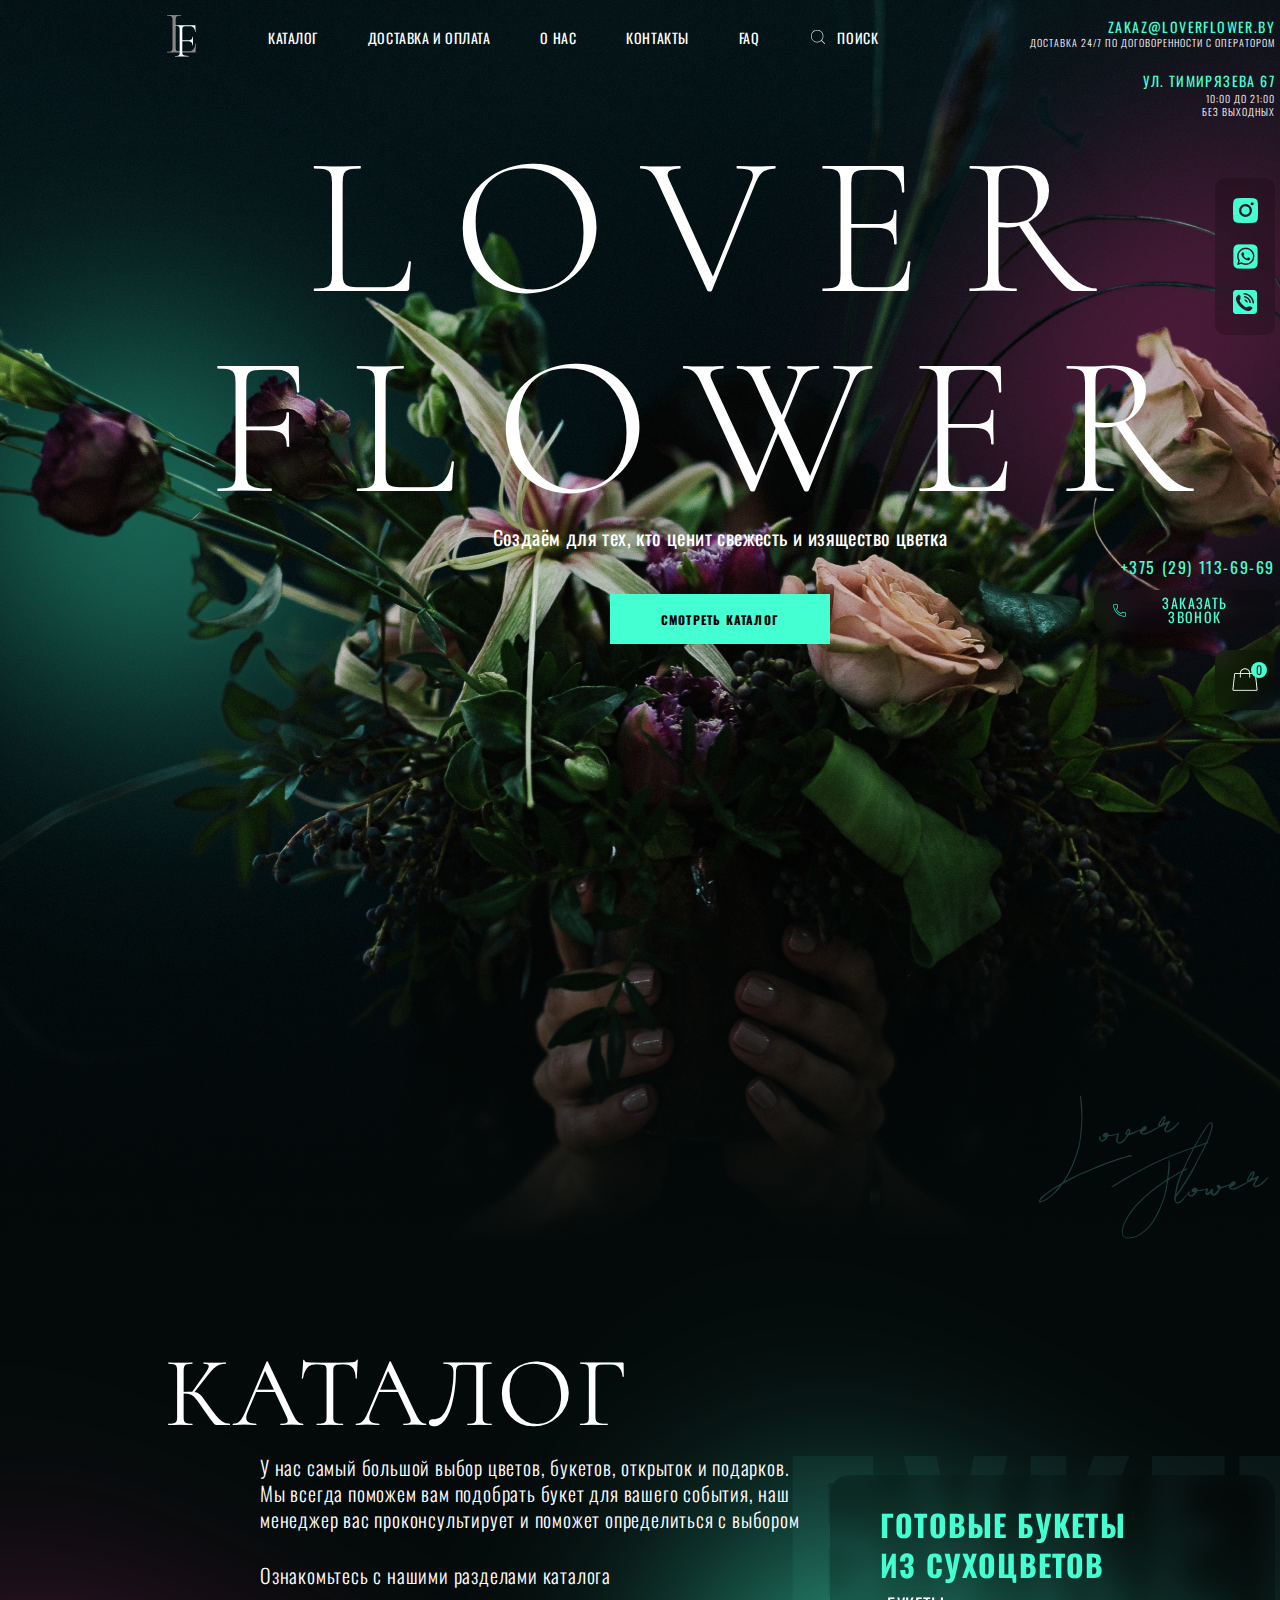
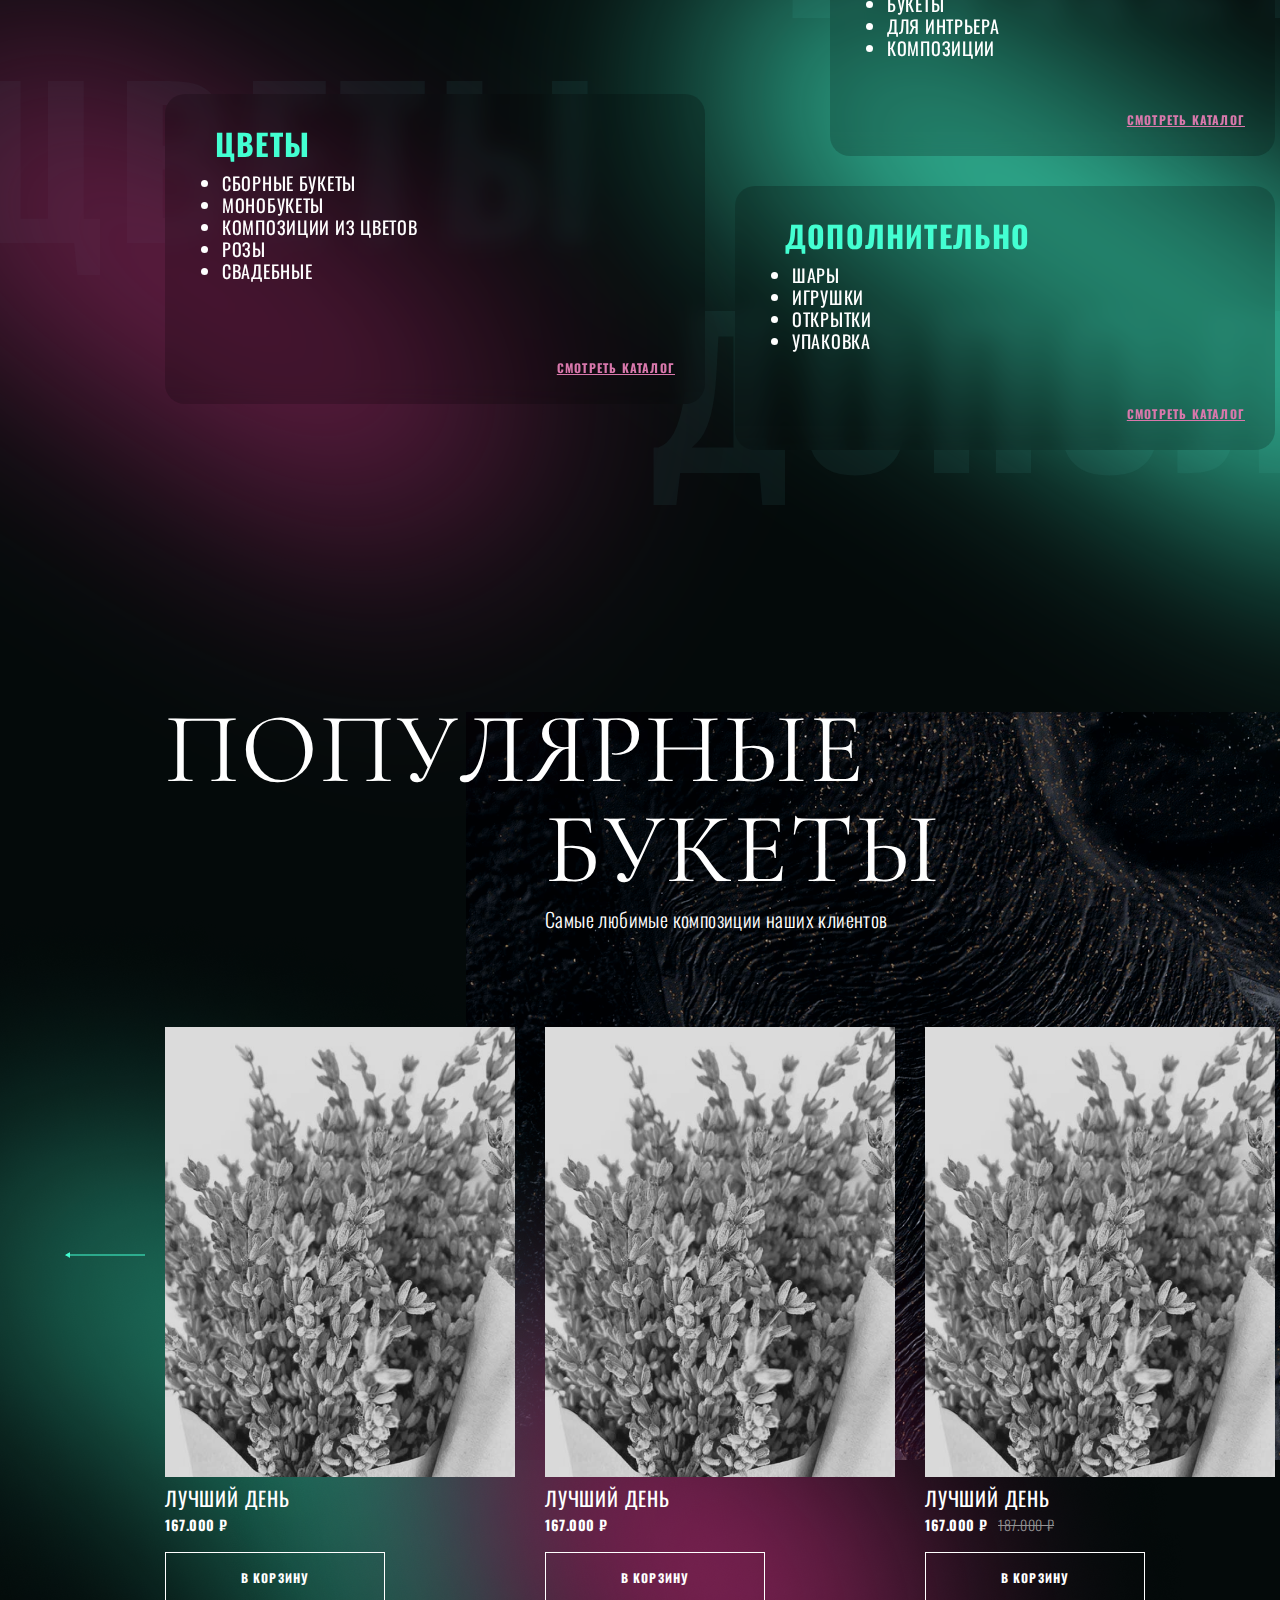
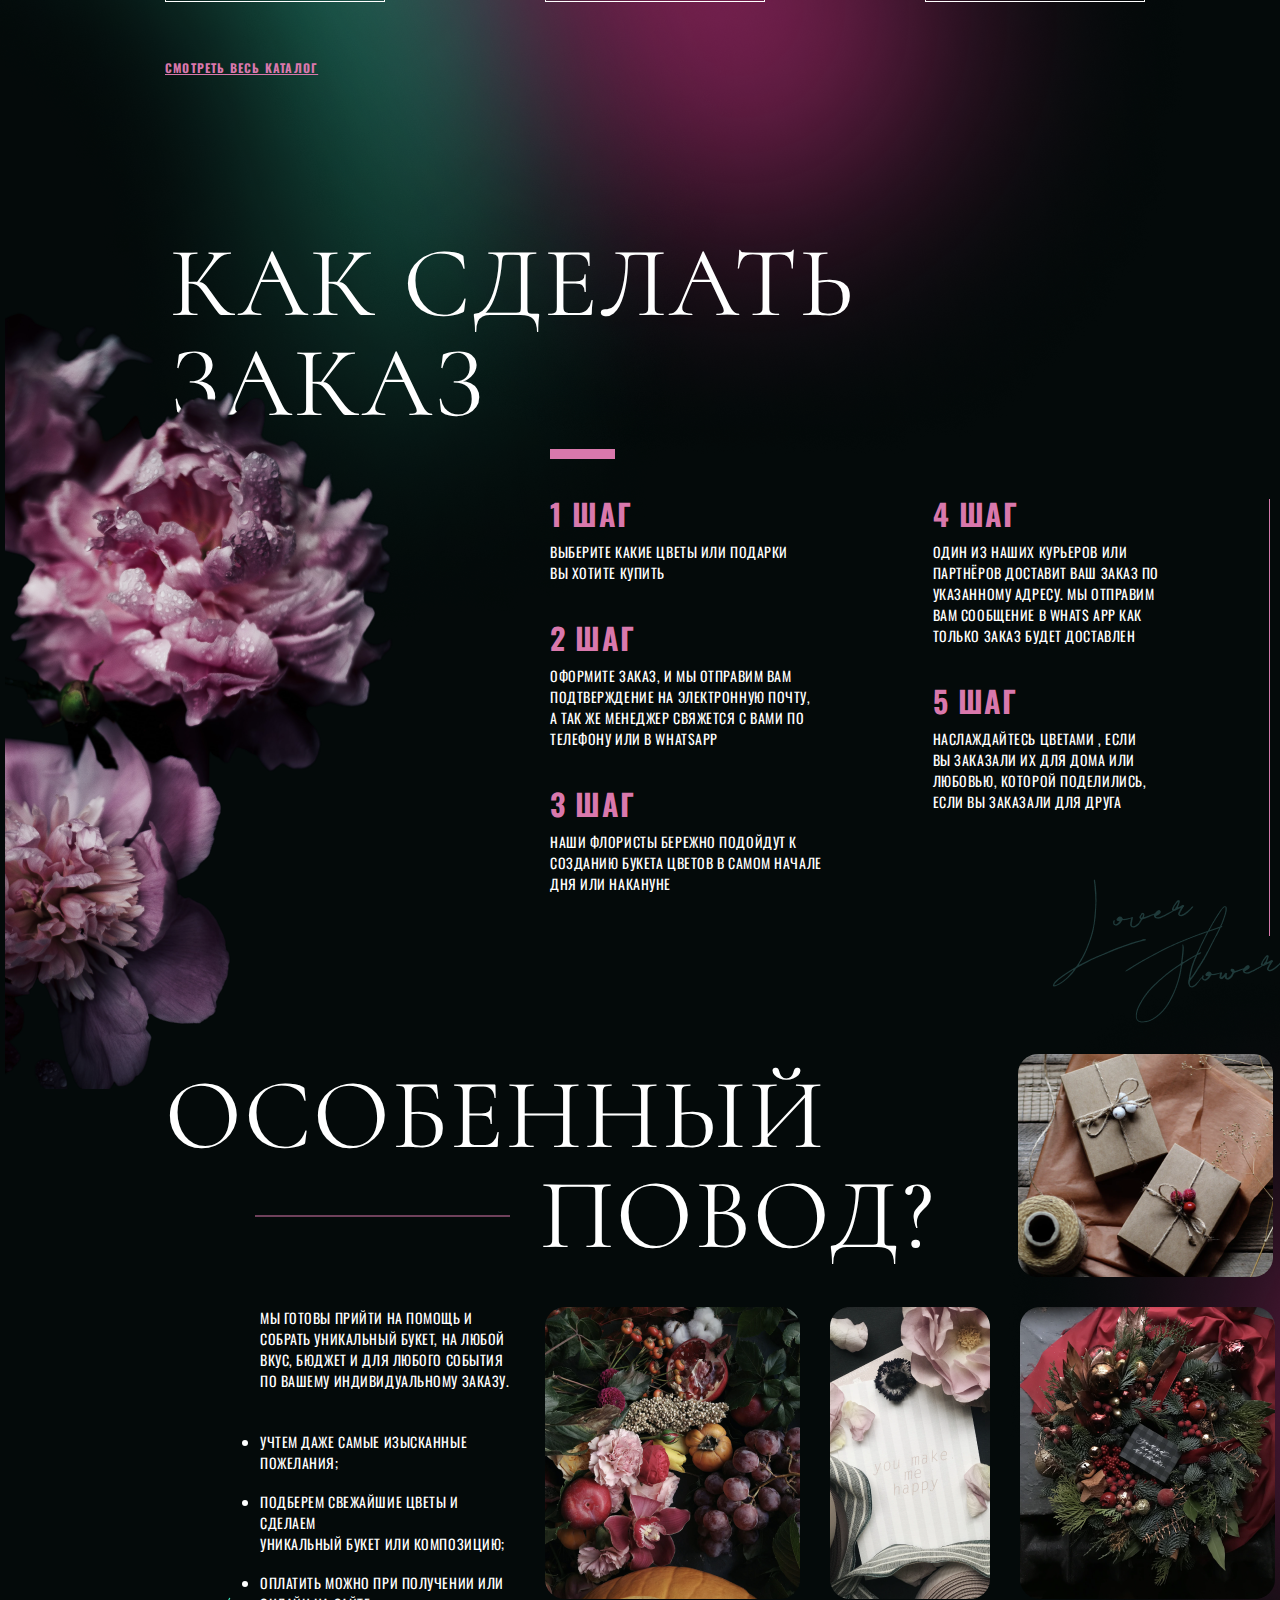
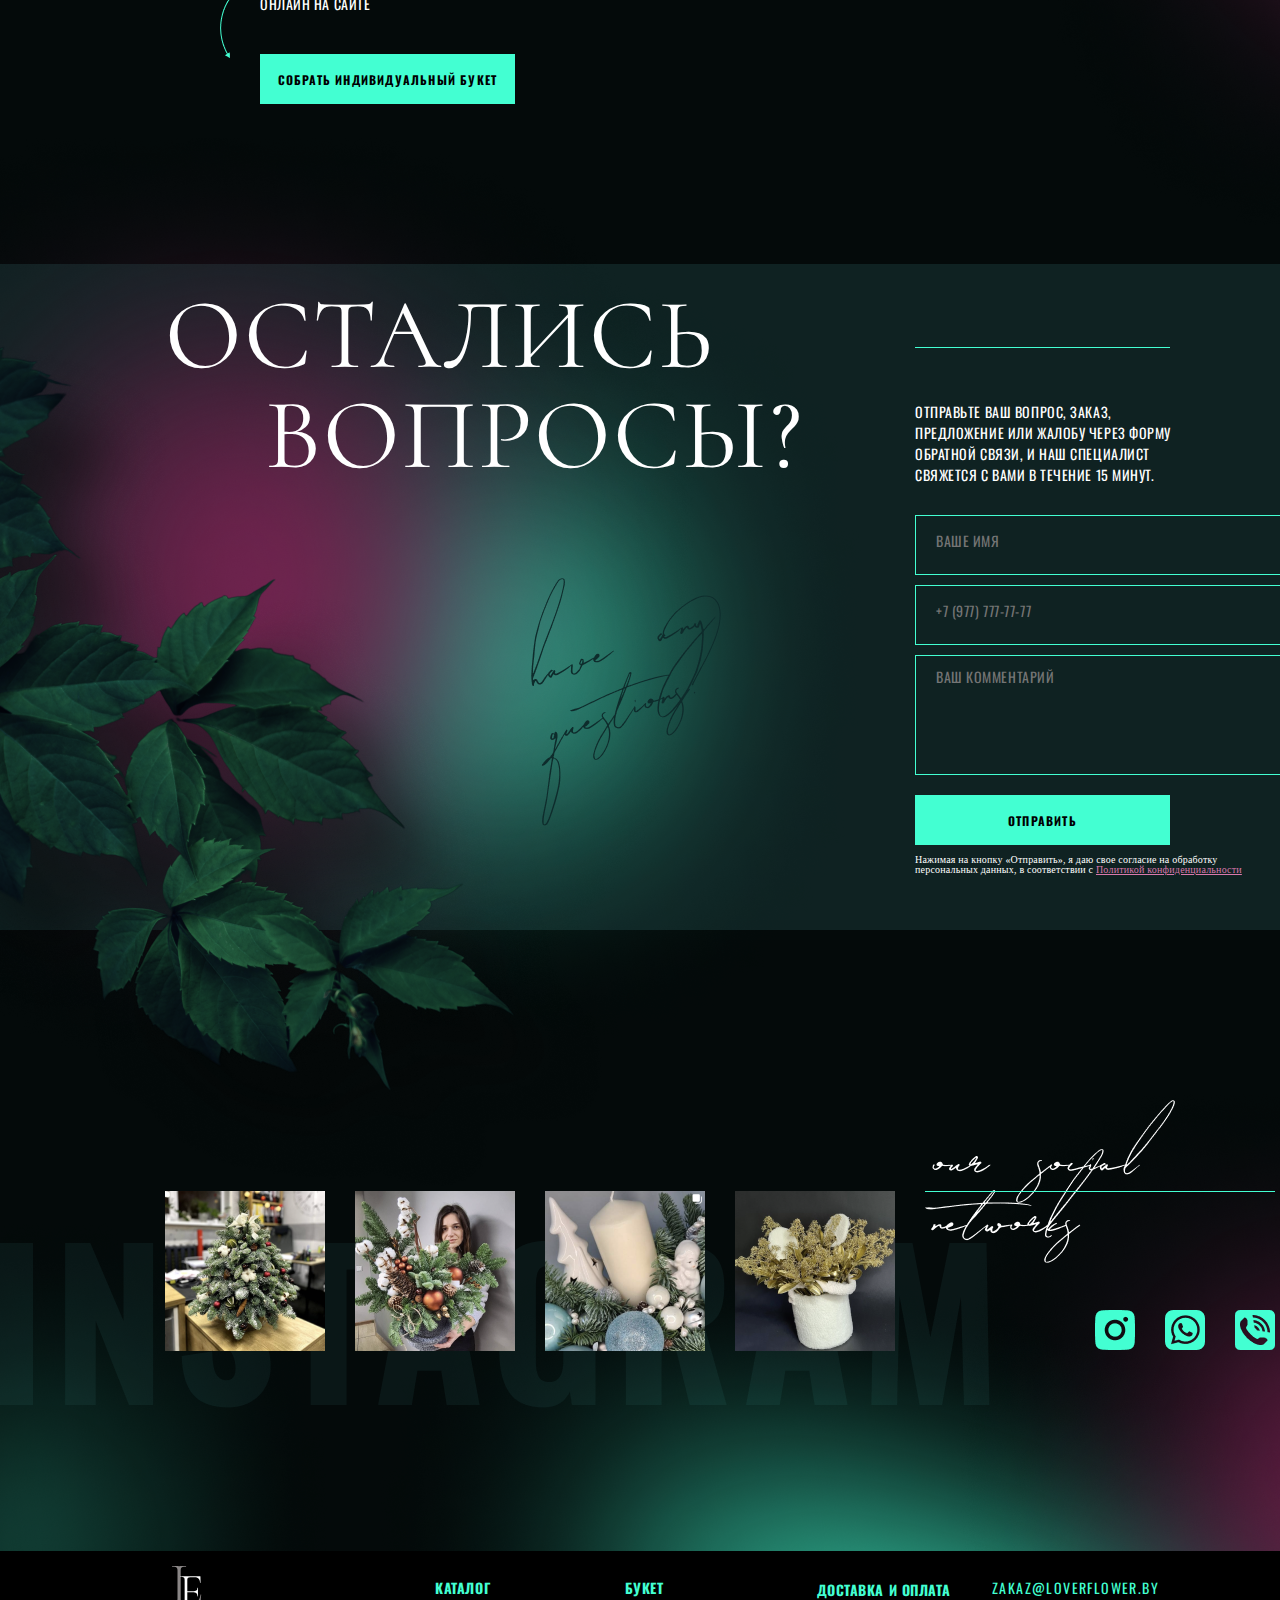
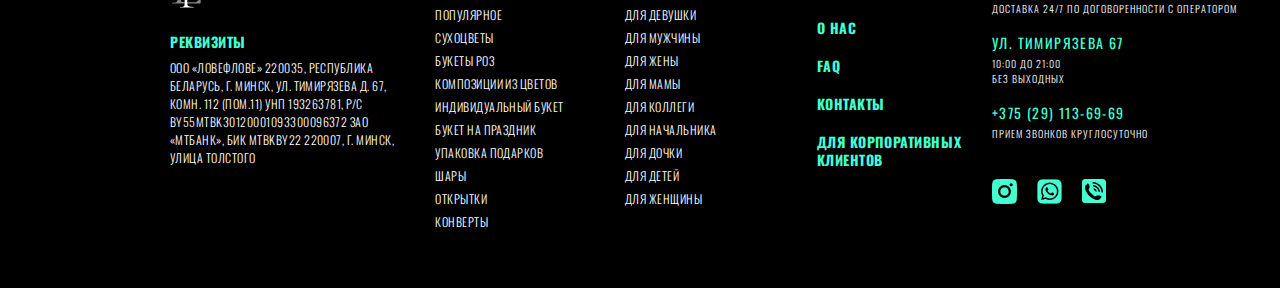
==== index.html @ dabcbd4e "main section done" ====
<!DOCTYPE html>
<html lang="en">
<head>
   <meta charset="UTF-8">
   <meta name="viewport" content="width=device-width, initial-scale=1.0">
   <link rel="shortcut icon" href="resources/flower-favicon.png" type="image/x-icon">
   <link rel="preconnect" href="https://fonts.googleapis.com">
   <link rel="preconnect" href="https://fonts.gstatic.com" crossorigin>
   <link href="https://fonts.googleapis.com/css2?family=Cormorant:wght@300;400&family=Oswald:wght@300;400;700&display=swap" rel="stylesheet">
   <link rel="stylesheet" href="styles/reset.css">
   <link rel="stylesheet" href="styles/style.css">
   <title>LOVER FLOWER</title>
</head>
<body>
   <header>
      <div class="header__inner">
         <div class="header__section">
            <img src="resources/logo.svg" alt="логотип компании Lover Flower" class="header-logo">
            <nav class="intro__header-menu header_right">
               <a href="" class="menu-link">КАТАЛОГ</a>
               <a href="" class="menu-link">ДОСТАВКА И ОПЛАТА</a>
               <a href="" class="menu-link">О НАС</a>
               <a href="" class="menu-link">КОНТАКТЫ</a>
               <a href="" class="menu-link">FAQ</a>
               <a href="" class="menu-link">ПОИСК</a>
            </nav>
            <div class="header__phone">
               <img src="resources/phone-icon.png" alt="" class="header__phone-icon">
               <p class="header__phone-number">+375 (29) 113-69-69</p>
            </div>
            <div class="header__basket">
               <a href="">
                  <img src="resources/basket-icon.png" alt="" class="header__basket-icon">
                  <span class="header__basket-counter">1</span>
               </a>
            </div>
         </div>
      </div>
   </header>
   <main>
      <section class="intro">
         <div class="green-bg"></div>
         <div class="purple-bg"></div>
         <div class="intro__flowers-front"></div>
         <div class="overlay-blackout"></div>
         <div class="container">
            <div class="intro__header">
               <img src="resources/logo.svg" alt="логотип компании Lover Flower" class="intro__header-logo">
               <nav class="intro__header-menu">
                  <a href="" class="menu-link">КАТАЛОГ</a>
                  <a href="" class="menu-link">ДОСТАВКА И ОПЛАТА</a>
                  <a href="" class="menu-link">О НАС</a>
                  <a href="" class="menu-link">КОНТАКТЫ</a>
                  <a href="" class="menu-link">FAQ</a>
                  <a href="" class="menu-link">ПОИСК</a>
               </nav>
            </div>
            <div class="intro__inner">
               <h1 class="intro__title">LOVER FLOWER</h1>
               <p class="intro__subtitle">Создаём для тех, кто ценит свежесть и изящество цветка</p>
               <button class="intro__btn">СМОТРЕТЬ КАТАЛОГ</button>
            </div>
            <div class="intro__sidebar">
               <p class="intro__sidebar-email">zakaz@loverflower.by</p>
               <p class="intro__sidebar-adress">ул. Тимирязева 67</p>
               <div class="intro__sidebar-box">
                  <a href="" class="box"><img src="resources/instagram-icon.png" alt="иконка инстаграмма" class="box-social"></a>
                  <a href="" class="box"><img src="resources/whatsapp-icon.png" alt="иконка ватсапа" class="box-social"></a>
                  <a href="" class="box"><img src="resources/viber-icon.png" alt="иконка вайбера" class="box-social"></a>
               </div>
               <p class="intro__sidebar-phone-number">+375 (29) 113-69-69</p>
               <div class="intro__sidebar-phone">
                  <img class="phone-icon" src="resources/phone-icon.png" alt="иконка телефона">
                  <p class="phone-text">ЗАКАЗАТЬ ЗВОНОК</p>
               </div>
               <div class="intro__sidebar-basket">
                  <img src="resources/basket-icon.png" alt="иконка корзины товаров" class="basket-icon">
                  <span class="basket-counter">0</span>
               </div>
               <img src="resources/signature-lf.png" alt="lover flower рукописный вид" class="intro__sidebar-signature">
            </div>
         </div>
      </section>
      <section class="catalog">
         <div class="catalog__purple-bg"></div>
         <div class="catalog__green-bg"></div>
         <div class="catalog__inner">
            <h2 class="catalog__title">КАТАЛОГ</h2>
            <div class="catalog__title-box">
               <p class="catalog__subtitle">У нас самый большой выбор цветов, букетов, открыток и подарков.
                  Мы всегда поможем вам подобрать букет для вашего события, наш менеджер вас проконсультирует и поможет определиться с выбором</p>
               <p class="catalog__text">Ознакомьтесь с нашими разделами каталога</p>
            </div>
            <div class="catalog__flowers">
               <h3 class="catalog__flowers-title">ЦВЕТЫ</h3>
               <ul class="catalog__flowers-list">
                  <li class="flowers-list-item">СБОРНЫЕ БУКЕТЫ</li>
                  <li class="flowers-list-item">МОНОБУКЕТЫ</li>
                  <li class="flowers-list-item">КОМПОЗИЦИИ ИЗ ЦВЕТОВ</li>
                  <li class="flowers-list-item">РОЗЫ</li>
                  <li class="flowers-list-item">СВАДЕБНЫЕ</li>
               </ul>
               <a href="" class="catalog-view">СМОТРЕТЬ КАТАЛОГ</a>
            </div>
            <p class="catalog__flowers-letters">ЦВЕТЫ</p>
            <div class="catalog__suhocvet">
               <h3 class="catalog__suhocvet-title">ГОТОВЫЕ БУКЕТЫ <br>ИЗ СУХОЦВЕТОВ</h3>
               <ul class="catalog__flowers-list">
                  <li class="flowers-list-item">БУКЕТЫ</li>
                  <li class="flowers-list-item">ДЛЯ ИНТРЬЕРА</li>
                  <li class="flowers-list-item">КОМПОЗИЦИИ</li>
               </ul>
               <a href="" class="catalog-view">СМОТРЕТЬ КАТАЛОГ</a>
            </div>
            <p class="catalog__bouquests-letters">БУКЕТЬ</p>
            <div class="catalog__additionally">
               <h3 class="catalog__suhocvet-title">ДОПОЛНИТЕЛЬНО</h3>
               <ul class="catalog__flowers-list">
                  <li class="flowers-list-item">ШАРЫ</li>
                  <li class="flowers-list-item">ИГРУШКИ</li>
                  <li class="flowers-list-item">ОТКРЫТКИ</li>
                  <li class="flowers-list-item">УПАКОВКА</li>
               </ul>
               <a href="" class="catalog-view">СМОТРЕТЬ КАТАЛОГ</a>
            </div>
            <p class="catalog__additional-letters">ДОПОЛН</p>
         </div>
      </section>
      <section class="popular-bouquets">
         <div class="popular-bouquets__inner">
            <h2 class="popular-bouquets__title">ПОПУЛЯРНЫЕ</h2>
            <h2 class="popular-bouquest__subtitle">БУКЕТЫ</h2>
            <p class="popular-bouquets__text">Самые любимые композиции наших клиентов</p>
            <img src="resources/popular-bk.png" alt="" class="popular-bouquest__bk">
            <div class="popular-bouquest__sliders">
               <img class="popular-bouquest__slider-arrow-left" src="resources/arrow-slide-left.png" alt="стрелка слайдера направленная влево">
               <img  class="popular-bouquest__slider-arrow-right" src="resources/arrow-slide-left.png" alt="">
               <div class="slide">
                  <img src="resources/best-day-flower.png" alt="" class="slide__img">
                  <div class="slide__title">ЛУЧШИЙ ДЕНЬ</div>
                  <div class="slide__price rub">167.000 &#x20BD;</div>
                  <button class="slide__btn">В КОРЗИНУ</button>
               </div>
               <div class="slide">
                  <img src="resources/best-day-flower.png" alt="" class="slide__img">
                  <div class="slide__title">ЛУЧШИЙ ДЕНЬ</div>
                  <div class="slide__price rub">167.000 &#x20BD;
                  </div>
                  <button class="slide__btn">В КОРЗИНУ</button>
               </div>
               <div class="slide">
                  <img src="resources/best-day-flower.png" alt="" class="slide__img">
                  <div class="slide__title">ЛУЧШИЙ ДЕНЬ</div>
                  <div class="slide__price slide__price_old rub">167.000 &#x20BD;</div>
                  <button class="slide__btn">В КОРЗИНУ</button>
               </div>
            </div>
            <a href="" class="catalog-view all-view">СМОТРЕТЬ ВЕСЬ КАТАЛОГ</a>
         </div>
         
         <img class="popular__bouquest-green-bg" src="resources/popular-elipse-green.png" alt="">
         <img class="popular__bouquest-purple-bg" src="resources/popular-elipse-purple.png" alt="">
      </section>
      <section class="order">
         <div class="order__inner">
            <h2 class="order__title">КАК СДЕЛАТЬ<br>ЗАКАЗ</h2>
            <img class="order__flower-img" src="resources/order-flower.png" alt="">
            <div class="order__steps">
               <div class="order__steps-line"></div>
               <div class="order__box">
                  <div class="order__step">
                     <h3 class="order__step-title">1 ШАГ</h3>
                     <p class="order__step-text">Выберите какие цветы или подарки<br>вы хотите купить</p>
                  </div>
                  <div class="order__step">
                     <h3 class="order__step-title">2 ШАГ</h3>
                     <p class="order__step-text">Оформите заказ, и мы отправим вам<br> подтверждение на электронную почту,<br> а так же менеджер свяжется с вами по<br> телефону или в WhatsApp</p>
                  </div>
                  <div class="order__step">
                     <h3 class="order__step-title">3 ШАГ</h3>
                     <p class="order__step-text">Наши флористы бережно подойдут к<br> созданию букета цветов в самом начале<br> дня или накануне</p>
                  </div>
                  <div class="order__step">
                     <h3 class="order__step-title">4 ШАГ</h3>
                     <p class="order__step-text">Один из наших курьеров или<br> партнёров доставит ваш заказ по<br> указанному адресу. Мы отправим<br> вам сообщение в Whats App как<br> только заказ будет доставлен</p>
                  </div>
                  <div class="order__step">
                     <h3 class="order__step-title">5 ШАГ</h3>
                     <p class="order__step-text">Наслаждайтесь цветами , если<br> вы заказали их для дома или<br> любовью, которой поделились,<br> если вы заказали для друга</p>
                  </div>
                  <div class="order__step-line"></div>
               </div>
            </div>
            <img class="order__signature-lf" src="resources/signature-lf.png" alt="">
         </div>
      </section>
      <section class="special-occasion">
         <div class="special-occasion__inner">
            <div class="special-occasion__header">
               <h2 class="special-occasion__title">Особенный<br> <span class="second-line">повод?</span></h2>
               <img class="special-occasion__img" src="resources/paper-envelope.png" alt="">
            </div>
            <div class="special-occasion__box">
               <div class="special-occasion__box-text">
                  <p class="special-occasion__text-help">Мы готовы прийти на помощь и<br> собрать уникальный букет, на любой<br> вкус, бюджет и для любого события<br> по вашему индивидуальному заказу.</p>
                  <ul class="special-occasion__text-list">
                     <li class="special-occasion__text-item">учтем даже самые изысканные<br> пожелания;</li>
                     <li class="special-occasion__text-item">подберем свежайшие цветы и сделаем<br> уникальный букет или композицию;</li>
                     <li class="special-occasion__text-item">оплатить можно при получении или<br> онлайн на сайте</li>
                  </ul>
                  <button class="special-occasion__text-btn">Собрать индивидуальный букет</button>
                  <img src="resources/curved-arrow.png" alt="" class="special-occasion__text-img">
               </div>
               <img src="resources/fructs.png" alt="" class="special-occasion__box-img-fructs">
               <img src="resources/paper.png" alt="" class="special-occasion__box-img-paper">
               <img src="resources/christmas-decoration.png" alt="" class="special-occasion__box-img-decoration">
            </div>
         </div>
         <img src="resources/special-occasion-purple-elipse.png" alt="" class="special-occasion__purple-elipse">
      </section>
      <section class="feedback">
         <div class="feedback__effects">
            <img src="resources/feedback-purple-elipse.png" alt="" class="feedback__effects-purple-elipse">
            <img src="resources/feedbcak-green-elipse.png" alt="" class="feedback__effects-green-elipse">
            <img src="resources/leaves-back.png" alt="" class="feedback__effects-leaves-back">
            <img src="resources/leaves-green.png" alt="" class="feedback__effects-leaves">
         </div>
         <div class="feedback__inner">
            <h2 class="feedback__title">Остались<br> <span class="feedback__title-second-line">вопросы?</span></h2>
            <div class="feedback__box">
               <div class="feedback__box-line"></div>
               <p class="feedback__box-text">Отправьте ваш вопрос, заказ,<br> предложение или жалобу через форму<br> обратной связи, и наш специалист<br> свяжется с вами в течение 15 минут.</p>
               <div class="feedback__box-inputs">
                  <input type="text" placeholder="ВАШЕ ИМЯ" class="feedback__box-input-name">
                  <input type="number" placeholder="+7 (977) 777-77-77" class="feedback__box-input-phone">
                  <textarea name="" id="" placeholder="ВАШ КОММЕНТАРИЙ" cols="20" rows="10" class="feedback__box-input-comment"></textarea>
               </div>
               <button class="feedback__box-btn">Отправить</button>
               <p class="feedback__box-consent-message">Нажимая  на кнопку «Отправить», я даю свое согласие на обработку<br> персональных данных, в соответствии с <a href="" class="consent-message_red">Политикой конфиденциальности</a></p>
            </div>
            <img src="resources/feedback-signature.png" alt="" class="feedback__signature-img">
         </div>
      </section>
      <section class="instagram">
         
         <div class="instagram__inner">

            <div class="instagram__photo">
               <img src="resources/instagram-1.png" alt="" class="instagram__photo-1">
               <img src="resources/instagram-2.png" alt="" class="instagram__photo-2">
               <img src="resources/instagram-3.png" alt="" class="instagram__photo-3">
               <img src="resources/instagram-4.png" alt="" class="instagram__photo-4">
            </div>
            <div class="instagram__box">
               <div class="instagram__box-sign">
                  <img src="resources/instagram-signature.png" alt="" class="instagram__box-signature">
                  <div class="instagram__box-line"></div>
               </div>
               <div class="instagram__box-icon">
                  <a href="" class="box">
                     <img src="resources/instagram-instagram-icon.png" alt="иконка инстаграмма" class="instagram__box-social">
                  </a>
                  <a href="" class="box">
                     <img src="resources/instagram-whatsap.png" alt="иконка ватсапа" class="instagram__box-social">
                  </a>
                  <a href="" class="box">
                     <img src="resources/instagram-viber.png" alt="иконка вайбера" class="instagram__box-social">
                  </a>
               </div>
            </div>
         </div>
         <div class="instagram__effects">
            <img src="resources/instagram-back.png" alt="" class="instagram-back">
         </div>
      </section>
   </main>
   <footer>
      <div class="footer__effects">
         <img src="resources/instagram-green-elipse1.png" alt="" class="footer-green-elipse1">
         <img src="resources/instagram-green-elipse2.png" alt="" class="footer-green-elipse2">
         <img src="resources/instagram-purple-elipse.png" alt="" class="footer-purple-elipse">
      </div>
      <div class="footer__inner">
         <div class="footer__block">
            <div class="footer__requisites">
               <img src="resources/logo.svg" alt="логотип компании Lover Flower" class="footer__requisites-logo">
               <h3 class="footer__title">Реквизиты</h3>
               <p class="footer__text">ООО «Ловефлове» 220035, Республика<br> Беларусь, г. Минск, ул. Тимирязева д. 67,<br> комн. 112 (пом.11) УНП 193263781, р/с<br> BY55MTBK30120001093300096372 ЗАО<br> «МТБанк», БИК MTBKBY22 220007, г. Минск,<br> улица Толстого</p>
            </div>
            <div class="footer__catalog footer_top">
               <h3 class="footer__title">Каталог</h3>
               <ul class="footer__catalog-list">
                  <li class="footer__catalog-item">
                     <a href="" class="footer__catalog-link footer__text">Популярное</a>
                  </li>
                  <li class="footer__catalog-item">
                     <a href="" class="footer__catalog-link footer__text">Сухоцветы</a>
                  </li>
                  <li class="footer__catalog-item">
                     <a href="" class="footer__catalog-link footer__text">Букеты роз</a>
                  </li>
                  <li class="footer__catalog-item">
                     <a href="" class="footer__catalog-link footer__text">Композиции из цветов</a>
                  </li>
                  <li class="footer__catalog-item">
                     <a href="" class="footer__catalog-link footer__text">Индивидуальный букет</a>
                  </li>
                  <li class="footer__catalog-item">
                     <a href="" class="footer__catalog-link footer__text">Букет на праздник</a>
                  </li>
                  <li class="footer__catalog-item">
                     <a href="" class="footer__catalog-link footer__text">Упаковка подарков</a>
                  </li>
                  <li class="footer__catalog-item">
                     <a href="" class="footer__catalog-link footer__text">Шары</a>
                  </li>
                  <li class="footer__catalog-item">
                     <a href="" class="footer__catalog-link footer__text">Открытки</a>
                  </li>
                  <li class="footer__catalog-item">
                     <a href="" class="footer__catalog-link footer__text">Конверты</a>
                  </li>
                  
               </ul>
            </div>
            <div class="footer__bouquets footer_top">
               <h3 class="footer__title">Букет</h3>
               <ul class="footer__catalog-list">
                  <li class="footer__catalog-item">
                     <a href="" class="footer__catalog-link footer__text">Для девушки</a>
                  </li>
                  <li class="footer__catalog-item">
                     <a href="" class="footer__catalog-link footer__text">Для мужчины</a>
                  </li>
                  <li class="footer__catalog-item">
                     <a href="" class="footer__catalog-link footer__text">Для жены</a>
                  </li>
                  <li class="footer__catalog-item">
                     <a href="" class="footer__catalog-link footer__text">Для мамы</a>
                  </li>
                  <li class="footer__catalog-item">
                     <a href="" class="footer__catalog-link footer__text">Для коллеги</a>
                  </li>
                  <li class="footer__catalog-item">
                     <a href="" class="footer__catalog-link footer__text">Для начальника</a>
                  </li>
                  <li class="footer__catalog-item">
                     <a href="" class="footer__catalog-link footer__text">Для дочки</a>
                  </li>
                  <li class="footer__catalog-item">
                     <a href="" class="footer__catalog-link footer__text">Для детей</a>
                  </li>
                  <li class="footer__catalog-item">
                     <a href="" class="footer__catalog-link footer__text">Для женщины</a>
                  </li>
               </ul>
            </div>
            <div class="footer__menu footer_top">
               <ul class="footer__menu-list">
                  <li class="footer__menu-item"><a href="" class="footer__title footer__menu-link">Доставка и оплата</a></li>
                  <li class="footer__menu-item"><a href="" class="footer__title footer__menu-link">О нас</a></li>
                  <li class="footer__menu-item"><a href="" class="footer__title footer__menu-link">FAQ</a></li>
                  <li class="footer__menu-item"><a href="" class="footer__title footer__menu-link">Контакты</a></li>
                  <li class="footer__menu-item"><a href="" class="footer__title footer__menu-link">Для корпоративных<br> клиентов</a></li>
               </ul>
            </div>
            <div class="footer__contact footer_top">

               <div class="footer__contact-informs">
                  <div class="footer__contact-info">
                     <p class="footer__contact-info_blue">zakaz@loverflower.by</p>
                     <p class="footer__contact-info_white">Доставка 24/7 по договоренности с оператором</p>
                  </div>
                  <div class="footer__contact-info">
                     <p class="footer__contact-info_blue">ул. Тимирязева 67</p>
                     <p class="footer__contact-info_white">10:00 до 21:00<br>
без выходных</p>
                  </div>
                  <div class="footer__contact-info last-info">
                     <p class="footer__contact-info_blue">+375 (29) 113-69-69</p>
                     <p class="footer__contact-info_white">прием звонков круглосуточно</p>
                  </div>
               </div>
               <div class="footer__contact-icons">
                  <a href=""><img src="resources/instagram-icon.png" alt="" class="footer__contact-icon"></a>
                  <a href=""><img src="resources/whatsapp-icon.png" alt="" class="footer__contact-icon"></a>
                  <a href=""><img src="resources/viber-icon.png" alt="" class="footer__contact-icon"></a>
               </div>
            </div>
         </div>
      </div>
   </footer>
</body>
</html>
---- styles/style.css ----
@import url(../styles/header.css);
@import url(../styles/intro.css);
@import url(../styles/catalog.css);
@import url(../styles/popular-bouquets.css);
@import url(../styles/order.css);
@import url(../styles/special-occasion.css);
@import url(../styles/feedback.css);
@import url(../styles/instagram.css);
@import url(../styles/footer.css);
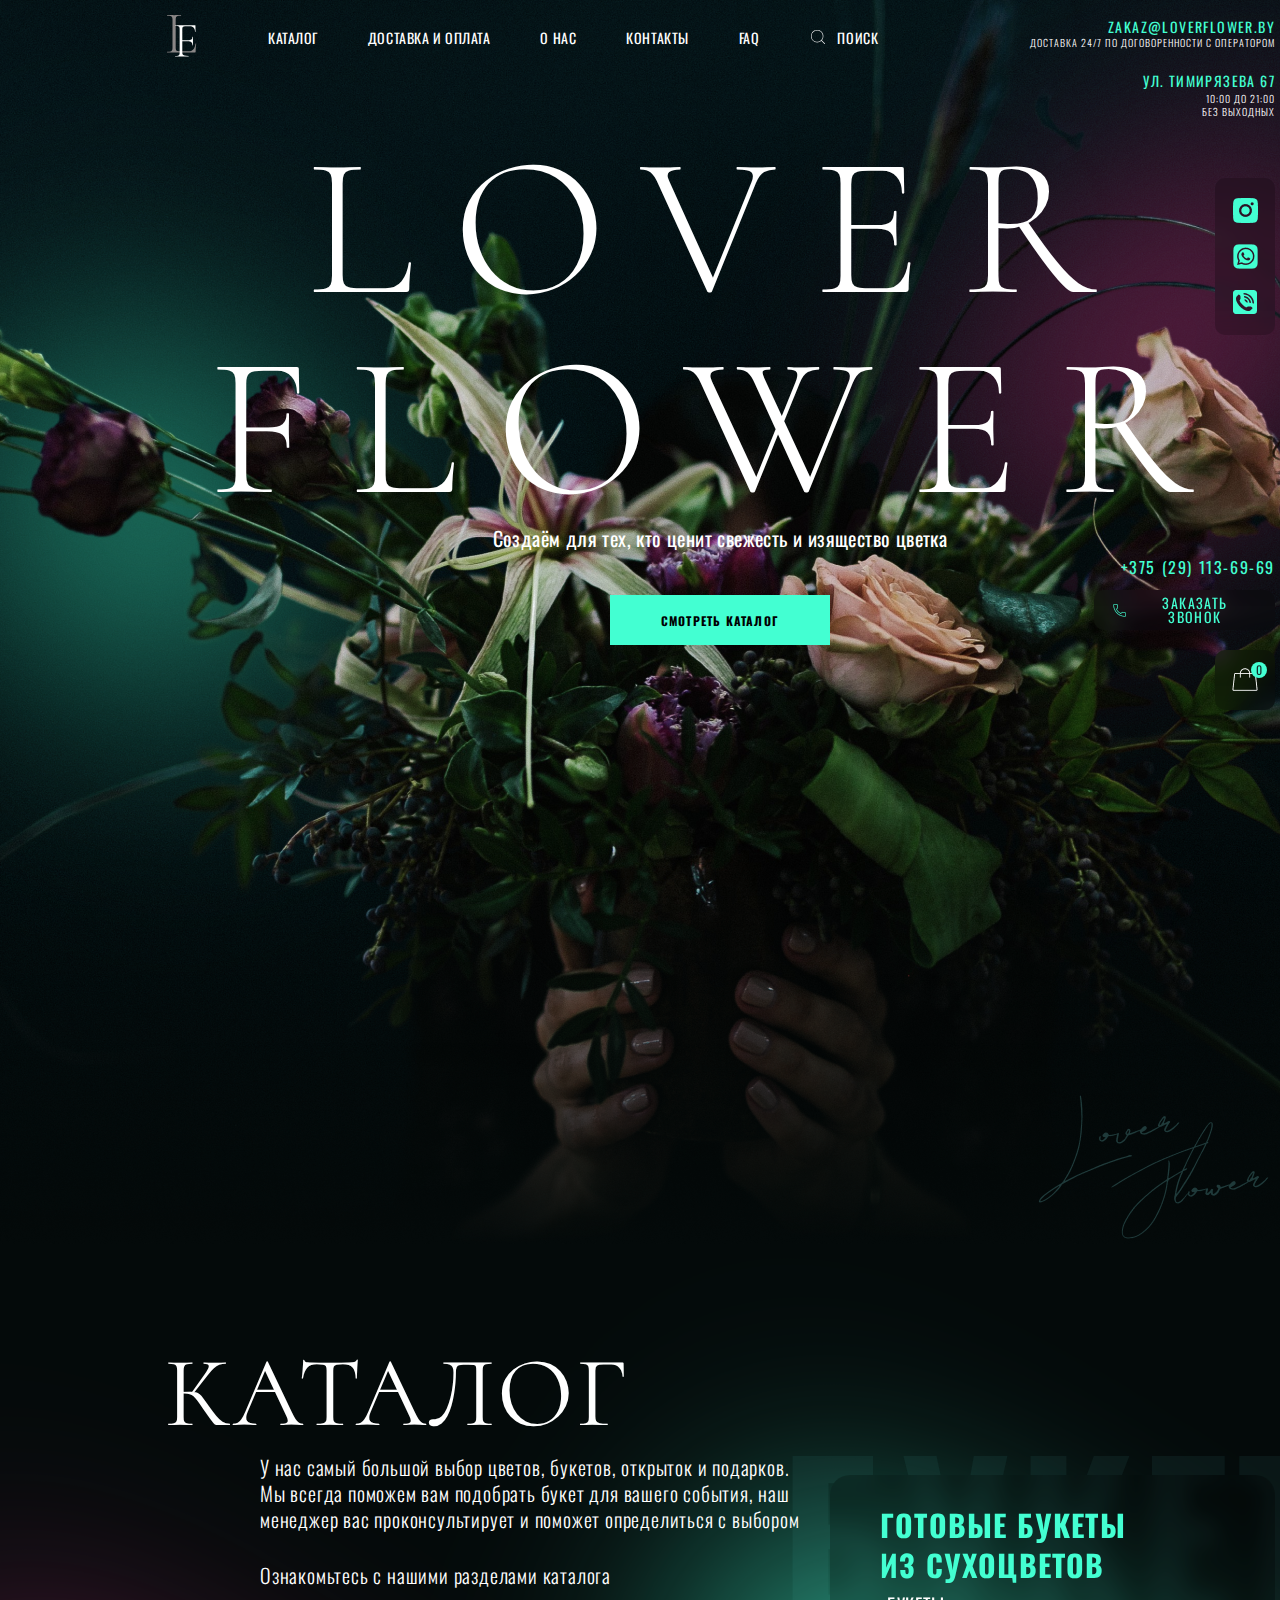
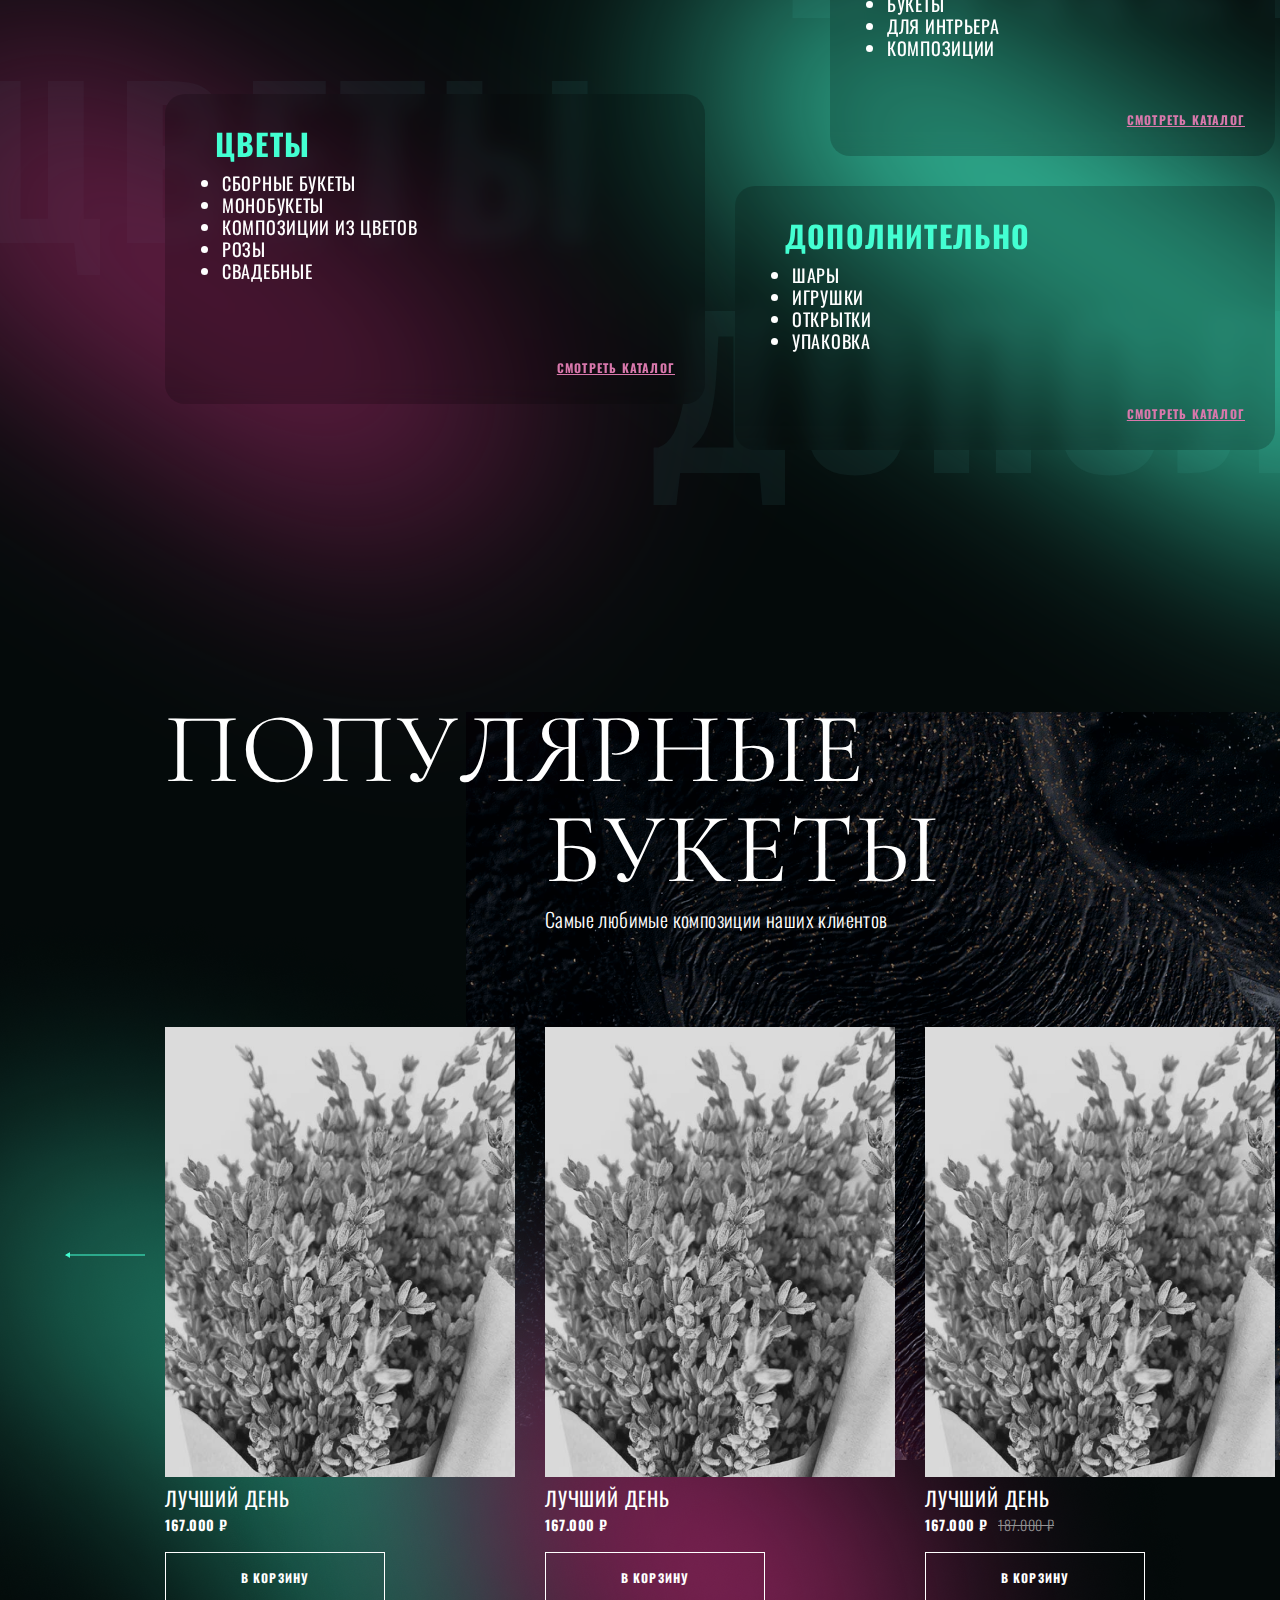
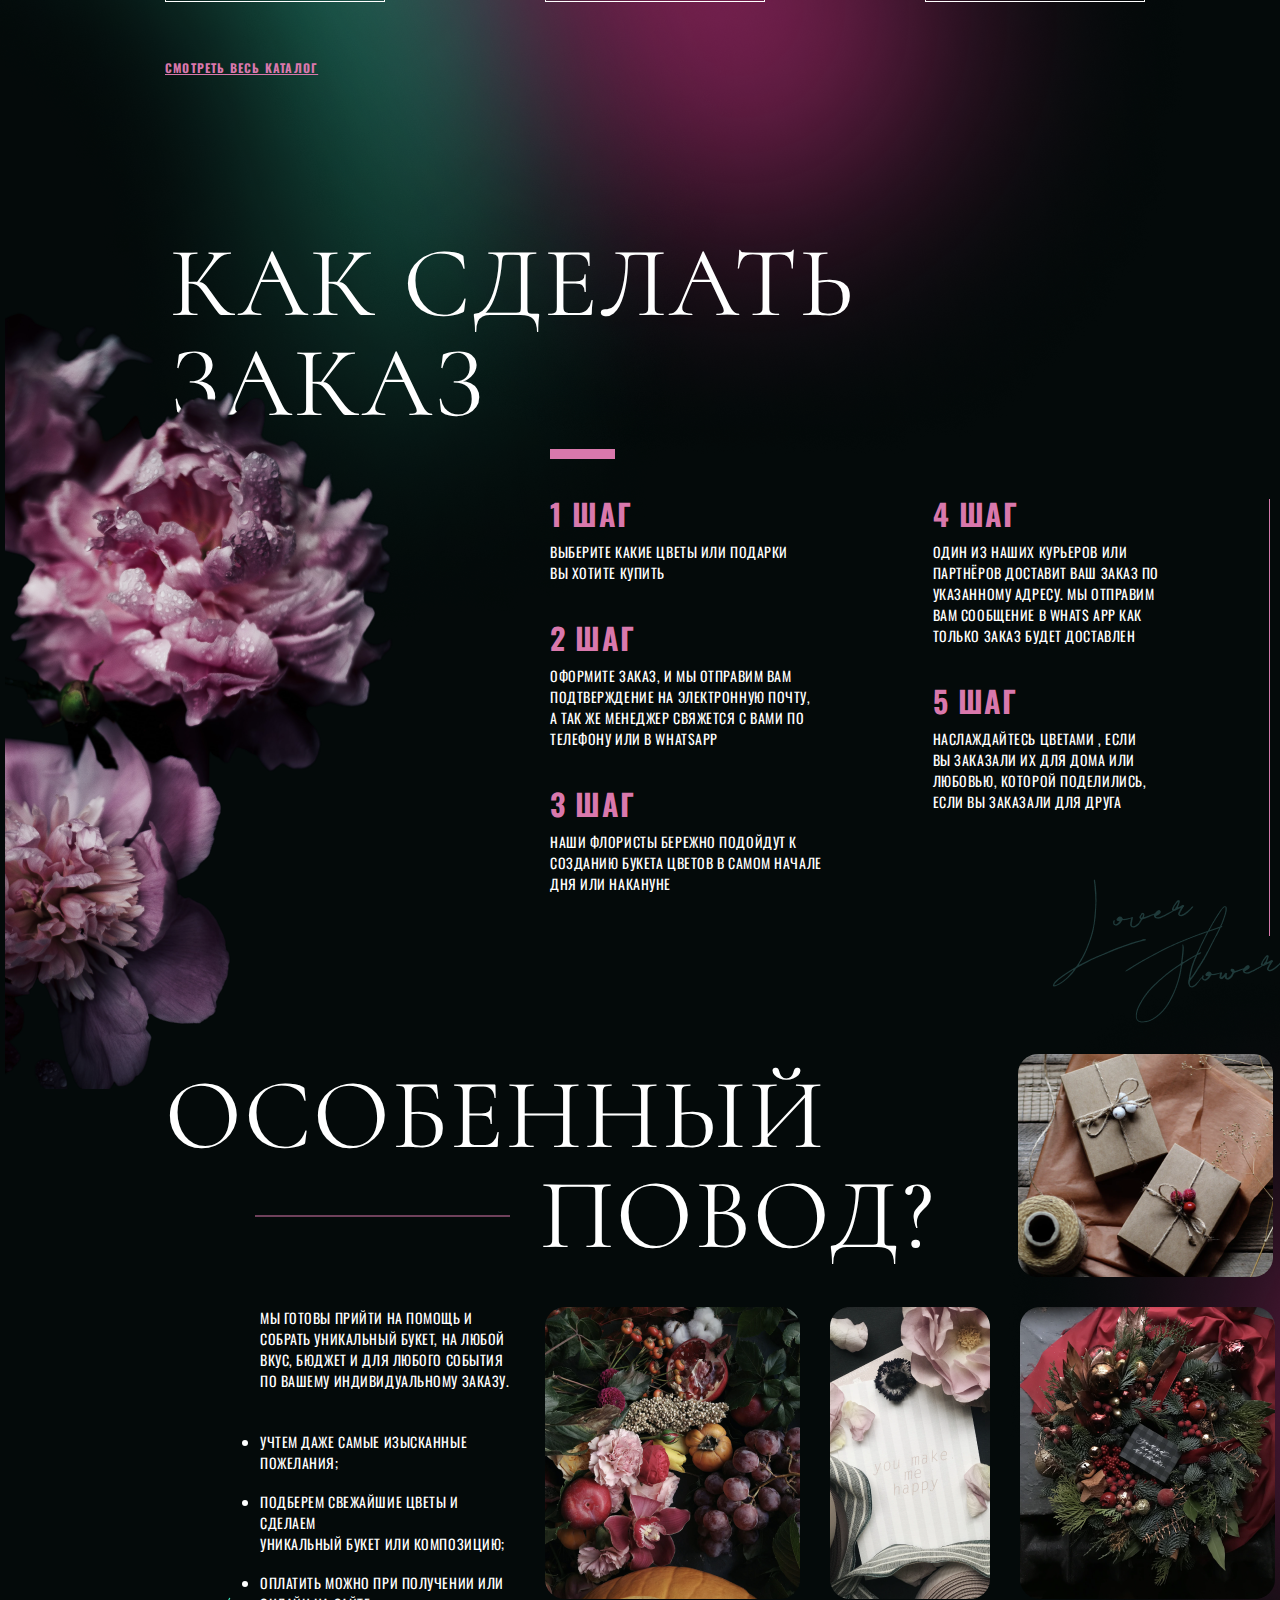
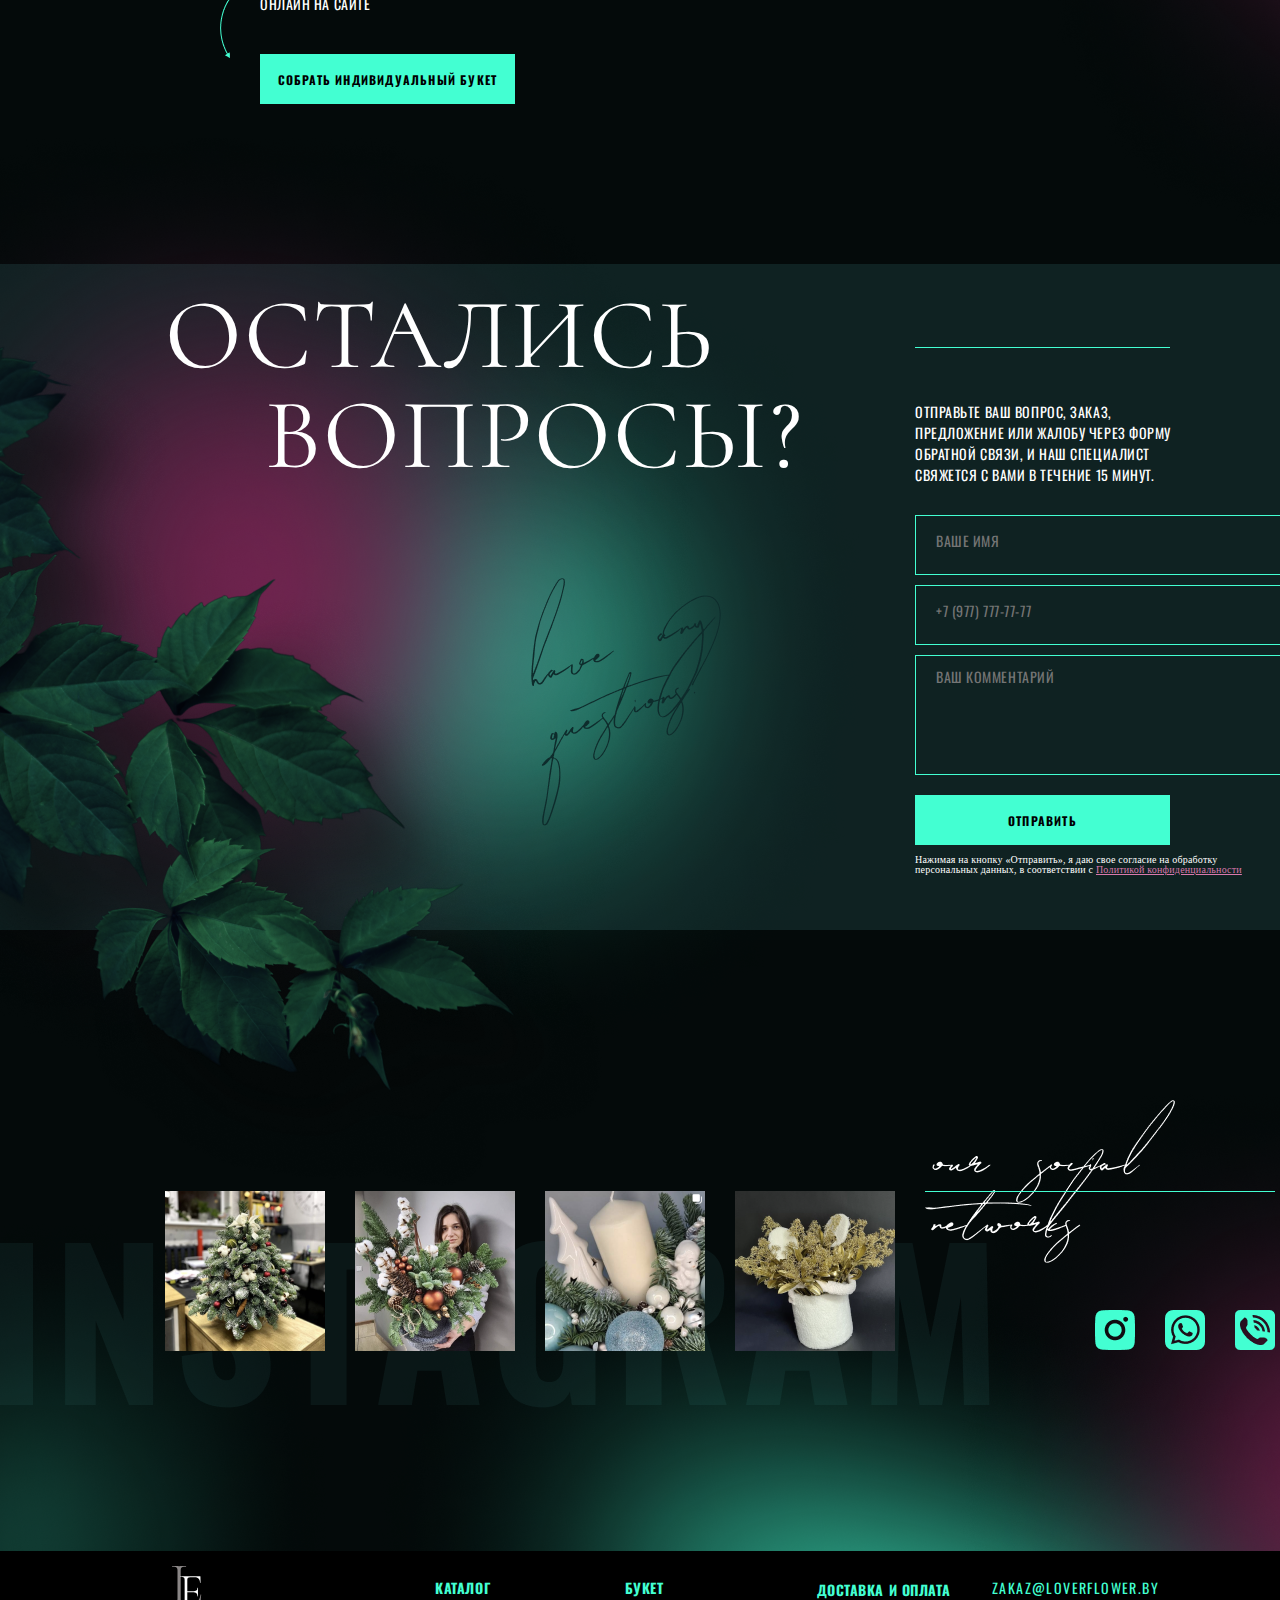
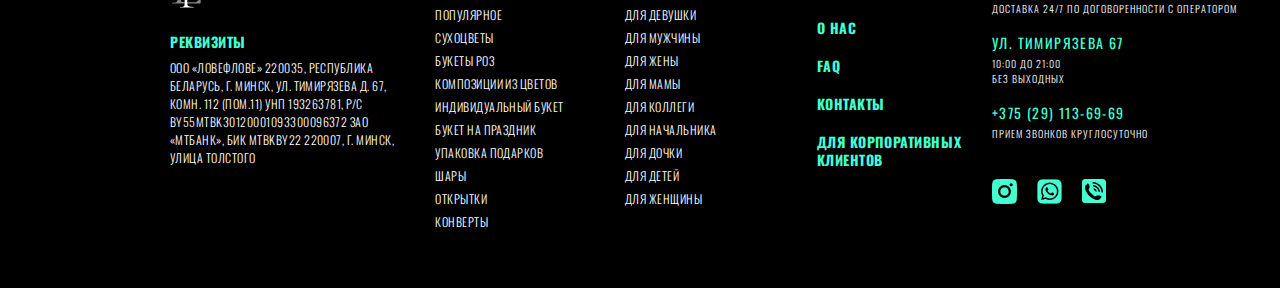
==== commit 2cd3e577: "update files" ====
--- a/index.html
+++ b/index.html
@@ -12,31 +12,6 @@
    <title>LOVER FLOWER</title>
 </head>
 <body>
-   <header>
-      <div class="header__inner">
-         <div class="header__section">
-            <img src="resources/logo.svg" alt="логотип компании Lover Flower" class="header-logo">
-            <nav class="intro__header-menu header_right">
-               <a href="" class="menu-link">КАТАЛОГ</a>
-               <a href="" class="menu-link">ДОСТАВКА И ОПЛАТА</a>
-               <a href="" class="menu-link">О НАС</a>
-               <a href="" class="menu-link">КОНТАКТЫ</a>
-               <a href="" class="menu-link">FAQ</a>
-               <a href="" class="menu-link">ПОИСК</a>
-            </nav>
-            <div class="header__phone">
-               <img src="resources/phone-icon.png" alt="" class="header__phone-icon">
-               <p class="header__phone-number">+375 (29) 113-69-69</p>
-            </div>
-            <div class="header__basket">
-               <a href="">
-                  <img src="resources/basket-icon.png" alt="" class="header__basket-icon">
-                  <span class="header__basket-counter">1</span>
-               </a>
-            </div>
-         </div>
-      </div>
-   </header>
    <main>
       <section class="intro">
          <div class="green-bg"></div>
@@ -45,13 +20,13 @@
          <div class="overlay-blackout"></div>
          <div class="container">
             <div class="intro__header">
-               <img src="resources/logo.svg" alt="логотип компании Lover Flower" class="intro__header-logo">
+               <a href="index.html"><img src="resources/logo.svg" alt="логотип компании Lover Flower" class="intro__header-logo"></a>
                <nav class="intro__header-menu">
-                  <a href="" class="menu-link">КАТАЛОГ</a>
-                  <a href="" class="menu-link">ДОСТАВКА И ОПЛАТА</a>
-                  <a href="" class="menu-link">О НАС</a>
-                  <a href="" class="menu-link">КОНТАКТЫ</a>
-                  <a href="" class="menu-link">FAQ</a>
+                  <a href="catalog.html" class="menu-link">КАТАЛОГ</a>
+                  <a href="delivery.html" class="menu-link">ДОСТАВКА И ОПЛАТА</a>
+                  <a href="about.html" class="menu-link">О НАС</a>
+                  <a href="contacts.html" class="menu-link">КОНТАКТЫ</a>
+                  <a href="faq.html" class="menu-link">FAQ</a>
                   <a href="" class="menu-link">ПОИСК</a>
                </nav>
             </div>
@@ -100,7 +75,7 @@
                   <li class="flowers-list-item">РОЗЫ</li>
                   <li class="flowers-list-item">СВАДЕБНЫЕ</li>
                </ul>
-               <a href="" class="catalog-view">СМОТРЕТЬ КАТАЛОГ</a>
+               <a href="catalog.html" class="catalog-view">СМОТРЕТЬ КАТАЛОГ</a>
             </div>
             <p class="catalog__flowers-letters">ЦВЕТЫ</p>
             <div class="catalog__suhocvet">
@@ -110,7 +85,7 @@
                   <li class="flowers-list-item">ДЛЯ ИНТРЬЕРА</li>
                   <li class="flowers-list-item">КОМПОЗИЦИИ</li>
                </ul>
-               <a href="" class="catalog-view">СМОТРЕТЬ КАТАЛОГ</a>
+               <a href="catalog.html" class="catalog-view">СМОТРЕТЬ КАТАЛОГ</a>
             </div>
             <p class="catalog__bouquests-letters">БУКЕТЬ</p>
             <div class="catalog__additionally">
@@ -121,7 +96,7 @@
                   <li class="flowers-list-item">ОТКРЫТКИ</li>
                   <li class="flowers-list-item">УПАКОВКА</li>
                </ul>
-               <a href="" class="catalog-view">СМОТРЕТЬ КАТАЛОГ</a>
+               <a href="catalog.html" class="catalog-view">СМОТРЕТЬ КАТАЛОГ</a>
             </div>
             <p class="catalog__additional-letters">ДОПОЛН</p>
          </div>
@@ -155,7 +130,7 @@
                   <button class="slide__btn">В КОРЗИНУ</button>
                </div>
             </div>
-            <a href="" class="catalog-view all-view">СМОТРЕТЬ ВЕСЬ КАТАЛОГ</a>
+            <a href="catalog.html" class="catalog-view all-view">СМОТРЕТЬ ВЕСЬ КАТАЛОГ</a>
          </div>
          
          <img class="popular__bouquest-green-bg" src="resources/popular-elipse-green.png" alt="">
@@ -357,11 +332,21 @@
             </div>
             <div class="footer__menu footer_top">
                <ul class="footer__menu-list">
-                  <li class="footer__menu-item"><a href="" class="footer__title footer__menu-link">Доставка и оплата</a></li>
-                  <li class="footer__menu-item"><a href="" class="footer__title footer__menu-link">О нас</a></li>
-                  <li class="footer__menu-item"><a href="" class="footer__title footer__menu-link">FAQ</a></li>
-                  <li class="footer__menu-item"><a href="" class="footer__title footer__menu-link">Контакты</a></li>
-                  <li class="footer__menu-item"><a href="" class="footer__title footer__menu-link">Для корпоративных<br> клиентов</a></li>
+                  <li class="footer__menu-item">
+                     <a href="delivery.html" class="footer__title footer__menu-link">Доставка и оплата</a>
+                  </li>
+                  <li class="footer__menu-item">
+                     <a href="about.html" class="footer__title footer__menu-link">О нас</a>
+                  </li>
+                  <li class="footer__menu-item">
+                     <a href="faq.html" class="footer__title footer__menu-link">FAQ</a>
+                  </li>
+                  <li class="footer__menu-item">
+                     <a href="contacts.html" class="footer__title footer__menu-link">Контакты</a>
+                  </li>
+                  <li class="footer__menu-item">
+                     <a href="corporate.html" class="footer__title footer__menu-link">Для корпоративных<br> клиентов</a>
+                  </li>
                </ul>
             </div>
             <div class="footer__contact footer_top">
--- a/styles/style.css
+++ b/styles/style.css
@@ -7,3 +7,17 @@
 @import url(../styles/feedback.css);
 @import url(../styles/instagram.css);
 @import url(../styles/footer.css);
+
+
+@import url(../styles/about.css);
+@import url(../styles/contacts.css);
+@import url(../styles/delivery.css);
+@import url(../styles/faq.css);
+@import url(../styles/corporate.css);
+@import url(../styles/catalog-section.css);
+@import url(../styles/making.css);
+@import url(../styles/error.css);
+@import url(../styles/successful-payment.css);
+@import url(../styles/mistake.css);
+@import url(../styles/search.css);
+@import url(../styles/item.css);